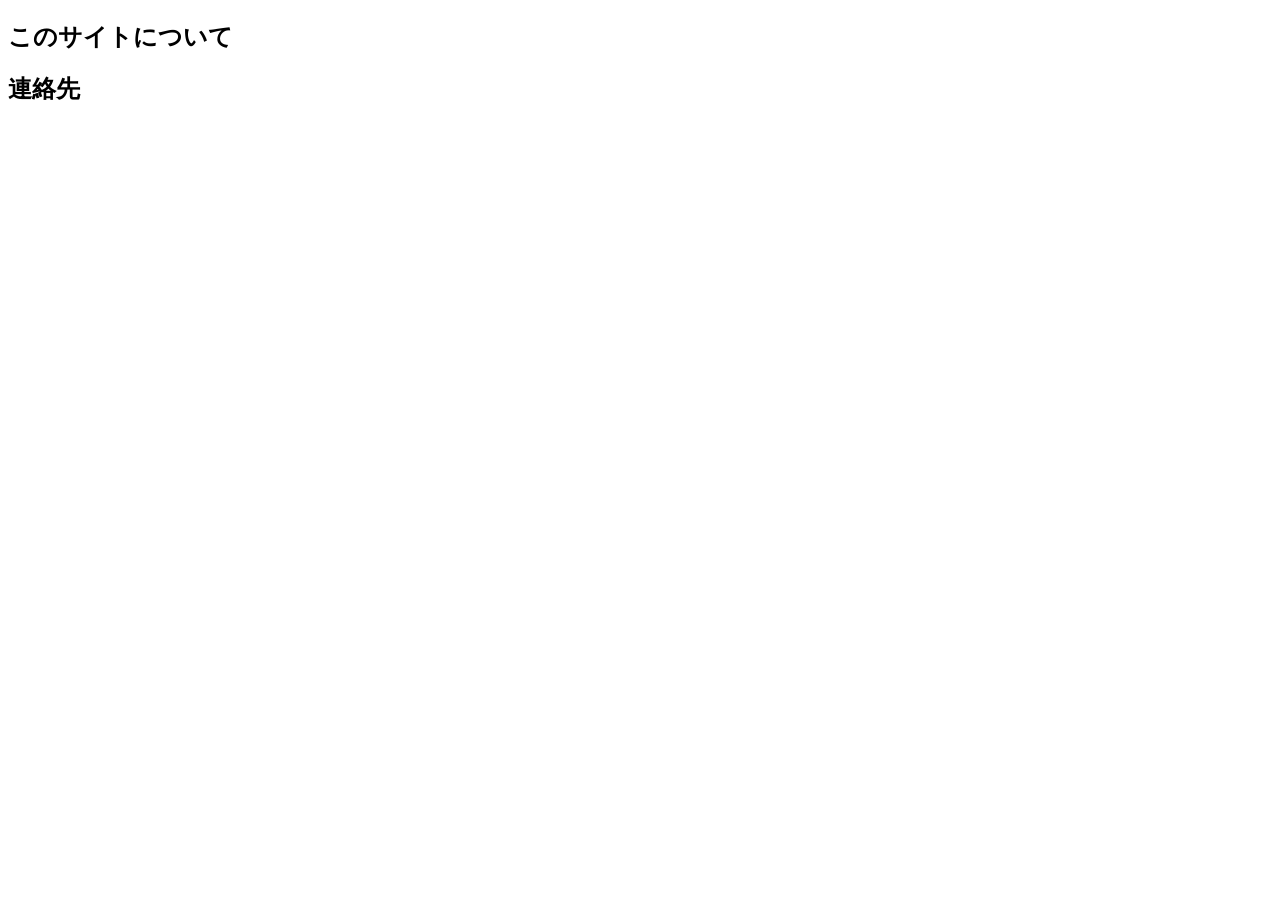
==== about.html @ c28a2cb2 "Create about.html" ====
<!doctype html>
<html lang="ja">
<head>
<meta charset="utf-8">
<meta name="viewport" content="width=device-width, initial-scale=1">
<title>プロフィール — コガアキラ</title>
<link rel="preconnect" href="https://fonts.googleapis.com">
<link rel="preconnect" href="https://fonts.gstatic.com" crossorigin>
<link rel="stylesheet" href="https://fonts.googleapis.com/css2?family=M+PLUS+2:wght@300;400;500&display=swap">
<link rel="stylesheet" href="style.css">
</head>
<body>

<div class="layout">
  <aside id="site-header"></aside>
  <main class="main">

  <div class="page-head">
    <div>
      <h1 id="about-name"></h1>
      <p class="sub" id="about-role"></p>
    </div>
  </div>

  <div class="about">
    <div id="about-body"></div>

    <h2>このサイトについて</h2>
    <p id="about-site"></p>

    <h2>連絡先</h2>
    <dl id="about-links"></dl>
  </div>

    <div id="site-footer"></div>
  </main>
</div>

<script src="data.js"></script>
<script src="app.js"></script>
<script>
  renderSite("about");
  renderAbout();
</script>
</body>
</html>
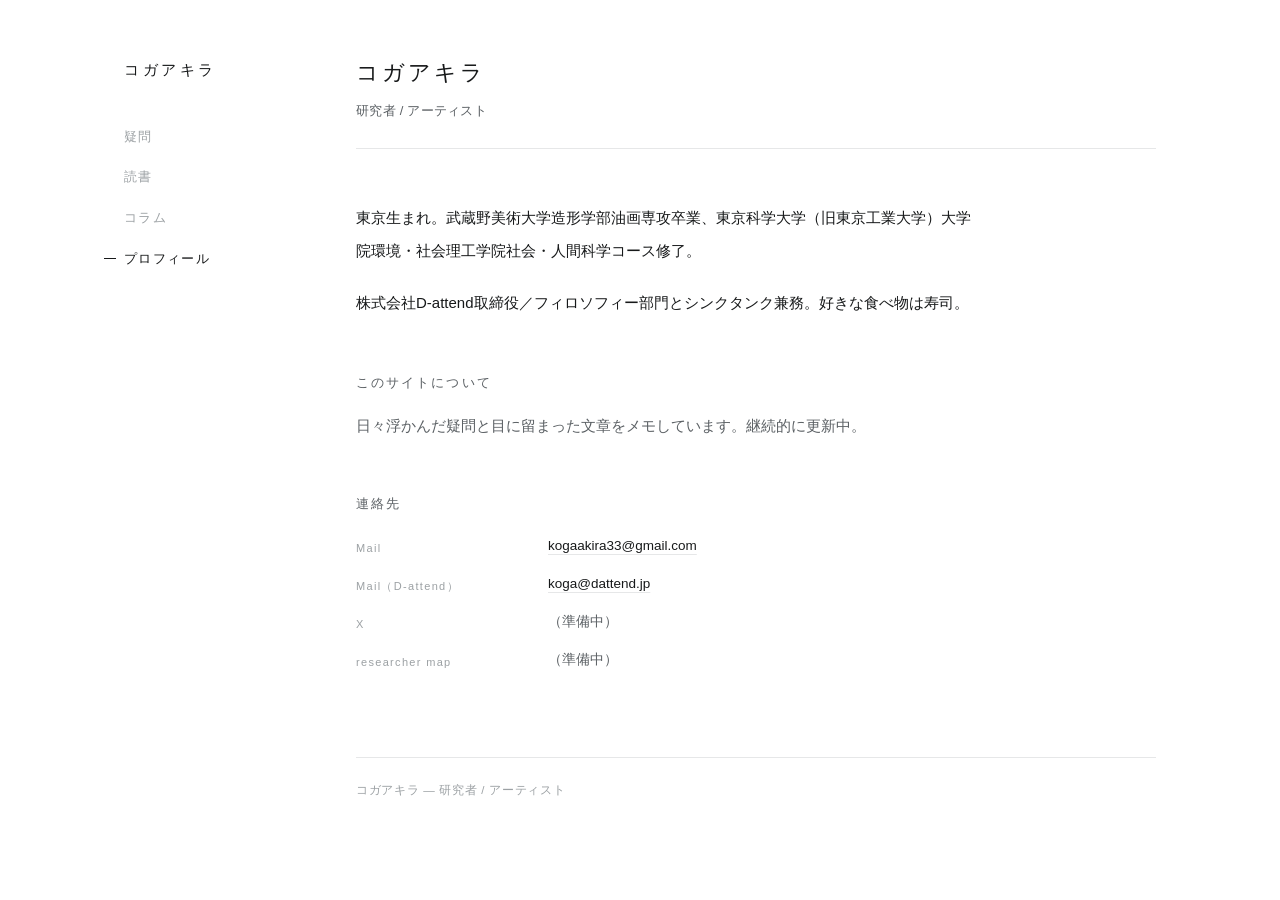
==== commit 6df20793: "Update about.html" ====
--- a/about.html
+++ b/about.html
@@ -3,7 +3,11 @@
 <head>
 <meta charset="utf-8">
 <meta name="viewport" content="width=device-width, initial-scale=1">
-<title>プロフィール — コガアキラ</title>
+<title>プロフィール — 古賀玲</title>
+<meta name="description" content="古賀玲のプロフィールと連絡先。">
+<meta property="og:title" content="プロフィール — 古賀玲">
+<meta property="og:description" content="古賀玲のプロフィールと連絡先。">
+<meta property="og:type" content="website">
 <link rel="preconnect" href="https://fonts.googleapis.com">
 <link rel="preconnect" href="https://fonts.gstatic.com" crossorigin>
 <link rel="stylesheet" href="https://fonts.googleapis.com/css2?family=M+PLUS+2:wght@300;400;500&display=swap">
--- a/style.css
+++ b/style.css
@@ -0,0 +1,442 @@
+/* ============================================================
+   見た目の設定。色と書体はここだけを直せば全ページに反映されます。
+   ============================================================ */
+
+:root {
+  /* 色 —— 白基調 */
+  --paper:    #ffffff;   /* 地 */
+  --surface:  #ffffff;   /* カードの地 */
+  --ink:      #17191a;   /* 本文 */
+  --ink-2:    #5b6064;   /* 副次的な文字 */
+  --ink-3:    #9ca1a4;   /* 日付・ラベル */
+  --rule:     #e6e7e8;   /* 罫線 */
+  --rule-2:   #f0f1f1;   /* 淡い罫線 */
+  --accent:   #17191a;   /* 強調（黒） */
+  --accent-bg:#f3f4f4;
+  --on-accent:#ffffff;
+
+  /* 書体 —— 線の太さが一定のゴシック一種類で通す */
+  --sans: "M PLUS 2", "Hiragino Sans", "Hiragino Kaku Gothic ProN", "Yu Gothic", sans-serif;
+  --tate: "Hiragino Sans", "Hiragino Kaku Gothic ProN", "Yu Gothic", "Noto Sans CJK JP", sans-serif;
+}
+
+/* 端末がダークモードでも、つねに白で表示します */
+:root { color-scheme: only light; }
+
+* { box-sizing: border-box; }
+
+body {
+  margin: 0;
+  background: var(--paper); color: var(--ink);
+  font-family: var(--sans); font-weight: 400;
+  font-size: 15px; line-height: 1.9;
+  -webkit-font-smoothing: antialiased;
+}
+
+/* ---------- 全体のレイアウト（左に縦並びのメニュー） ---------- */
+
+.layout {
+  max-width: 1080px; margin: 0 auto; padding-inline: 24px;
+  display: grid; grid-template-columns: 168px 1fr; gap: 64px; align-items: start;
+}
+.main { min-width: 0; padding-block: 0 96px; }
+
+a { color: var(--ink); text-decoration: underline; text-decoration-color: var(--rule); text-underline-offset: 4px; }
+a:hover { text-decoration-color: var(--ink-3); }
+:focus-visible { outline: 1px solid var(--ink); outline-offset: 3px; }
+
+.label {
+  font-size: 11px; font-weight: 500; letter-spacing: .16em;
+  color: var(--ink-3); font-variant-numeric: tabular-nums;
+}
+
+/* ---------- 左のメニュー ---------- */
+
+.side { position: sticky; top: 0; padding-block: 56px 40px; }
+.brand {
+  display: block; font-size: 15px; font-weight: 500; letter-spacing: .24em;
+  color: var(--ink); text-decoration: none; margin-bottom: 40px;
+}
+.brand:hover { color: var(--ink-2); }
+.side nav { display: flex; flex-direction: column; gap: 16px; align-items: flex-start; }
+.side nav a {
+  position: relative; font-size: 13px; letter-spacing: .1em;
+  color: var(--ink-3); text-decoration: none;
+}
+.side nav a:hover { color: var(--ink); }
+.side nav a[aria-current="page"] { color: var(--ink); }
+.side nav a[aria-current="page"]::before {
+  content: ""; position: absolute; left: -20px; top: .85em;
+  width: 12px; height: 1px; background: var(--ink);
+}
+
+@media (max-width: 820px) {
+  .layout { grid-template-columns: 1fr; gap: 0; }
+  .side {
+    position: static; padding-block: 32px 16px; border-bottom: 1px solid var(--rule);
+    display: flex; flex-wrap: wrap; align-items: baseline; gap: 10px 28px; justify-content: space-between;
+  }
+  .brand { margin-bottom: 0; }
+  .side nav { flex-direction: row; gap: 22px; }
+  .side nav a[aria-current="page"]::before { left: 0; top: auto; bottom: -4px; width: 100%; }
+}
+
+/* ---------- ページ見出し ---------- */
+
+.page-head {
+  padding-block: 56px 24px; border-bottom: 1px solid var(--rule);
+  display: flex; flex-wrap: wrap; gap: 16px 40px;
+  align-items: flex-end; justify-content: space-between;
+}
+.page-head h1 {
+  font-size: 22px; font-weight: 500; letter-spacing: .14em;
+  margin: 0; line-height: 1.5;
+}
+.page-head .sub { margin: 10px 0 0; color: var(--ink-2); font-size: 13px; letter-spacing: .02em; }
+.counts { display: flex; gap: 28px; }
+.counts div { text-align: right; }
+.counts b {
+  display: block; font-size: 20px; font-weight: 400;
+  font-variant-numeric: tabular-nums; color: var(--ink); line-height: 1.3;
+  letter-spacing: .04em;
+}
+
+.dummy-note {
+  margin-top: 22px; display: inline-block;
+  font-size: 11px; letter-spacing: .1em; color: var(--ink-2);
+  border: 1px solid var(--rule); padding: 5px 12px;
+}
+
+/* ---------- ホーム ---------- */
+
+.hero { padding-block: 76px 8px; max-width: 620px; }
+.hero .name {
+  font-size: 28px; font-weight: 500; letter-spacing: .18em;
+  margin: 0; line-height: 1.5;
+}
+.hero .role {
+  font-size: 12px; letter-spacing: .2em; color: var(--ink-3); margin: 14px 0 0;
+}
+.hero p.lead {
+  font-size: 15px; line-height: 2.2; color: var(--ink-2); margin: 30px 0 0;
+}
+
+.home-sec { padding-top: 62px; }
+.home-sec.first { padding-top: 56px; }
+.home-sec.first .head { border-top: 0; padding-top: 0; }
+.home-sec .head {
+  display: flex; align-items: baseline; justify-content: space-between;
+  gap: 16px; border-top: 1px solid var(--rule); padding-top: 14px; margin-bottom: 22px;
+}
+.home-sec .head h2 {
+  font-size: 13px; font-weight: 500; letter-spacing: .16em; margin: 0; color: var(--ink-2);
+}
+.home-sec .head a { font-size: 12px; letter-spacing: .04em; text-decoration: none; color: var(--ink-3); }
+.home-sec .head a:hover { color: var(--ink); }
+
+/* ---------- 今日の問い ---------- */
+
+.today {
+  border: 1px solid var(--rule); background: var(--surface);
+  padding: 36px 36px 32px; display: flex; flex-direction: column; gap: 18px;
+}
+.today .top { display: flex; align-items: center; justify-content: space-between; gap: 16px; }
+.today .top .reroll:only-child { margin-left: auto; }
+.today .q {
+  font-size: 21px; font-weight: 500; line-height: 1.95; letter-spacing: .04em;
+  margin: 0; text-wrap: balance; cursor: pointer;
+  background: none; border: 0; padding: 0; text-align: left; color: inherit;
+  font-family: inherit;
+}
+.today .q:hover { color: var(--ink-2); }
+.today .foot { font-size: 11px; letter-spacing: .12em; color: var(--ink-3); font-variant-numeric: tabular-nums; }
+.reroll {
+  font-family: inherit; font-size: 11px; letter-spacing: .1em;
+  color: var(--ink-3); background: none; border: 1px solid var(--rule);
+  padding: 6px 14px; cursor: pointer; white-space: nowrap;
+}
+.reroll:hover { color: var(--ink); border-color: var(--ink-3); }
+
+.today.wod .q { font-size: 18px; line-height: 2.15; font-weight: 400; }
+
+/* ---------- ニュース ---------- */
+
+.news { list-style: none; margin: 0; padding: 0; border-top: 1px solid var(--rule); }
+.news li {
+  display: grid; grid-template-columns: 108px 1fr; gap: 4px 16px;
+  padding: 16px 2px; border-bottom: 1px solid var(--rule);
+}
+.news .d {
+  font-size: 11px; letter-spacing: .12em; color: var(--ink-3);
+  font-variant-numeric: tabular-nums; padding-top: 5px;
+}
+.news .t { font-size: 14px; color: var(--ink-2); letter-spacing: .03em; }
+.news .t a { color: var(--ink); }
+
+@media (max-width: 560px) {
+  .news li { grid-template-columns: 1fr; gap: 2px; }
+  .news .d { padding-top: 0; }
+}
+
+/* ---------- コラム ---------- */
+
+.cols { list-style: none; margin: 0; padding: 38px 0 0; }
+.cols li {
+  display: grid; grid-template-columns: 108px 1fr; gap: 6px 16px;
+  padding: 24px 2px; border-bottom: 1px solid var(--rule);
+}
+.cols li:first-child { border-top: 1px solid var(--rule); }
+.cols .d {
+  font-size: 11px; letter-spacing: .12em; color: var(--ink-3);
+  font-variant-numeric: tabular-nums; padding-top: 7px;
+}
+.cols .t a {
+  font-size: 16px; font-weight: 500; letter-spacing: .04em; line-height: 1.8;
+  color: var(--ink); text-decoration: none;
+}
+.cols .t a:hover { color: var(--ink-2); }
+.cols .lead {
+  display: block; margin-top: 6px; font-size: 12.5px;
+  color: var(--ink-3); letter-spacing: .03em;
+}
+
+.article { max-width: 620px; padding-top: 48px; }
+.article .a-date {
+  font-size: 11px; letter-spacing: .12em; color: var(--ink-3);
+  font-variant-numeric: tabular-nums; margin: 0 0 14px;
+}
+.article .a-title {
+  font-size: 22px; font-weight: 500; letter-spacing: .08em;
+  line-height: 1.75; margin: 0 0 36px; text-wrap: balance;
+}
+.article p { margin: 0 0 1.9em; line-height: 2.2; letter-spacing: .04em; color: var(--ink); }
+.article .a-back { margin-top: 56px; font-size: 12.5px; }
+.article .a-back a { color: var(--ink-3); text-decoration: none; }
+.article .a-back a:hover { color: var(--ink); }
+
+@media (max-width: 560px) {
+  .cols li { grid-template-columns: 1fr; gap: 4px; }
+  .cols .d { padding-top: 0; }
+  .article .a-title { font-size: 19px; }
+}
+
+/* ---------- 絞り込み / タブ ---------- */
+
+.chips { display: flex; flex-wrap: wrap; gap: 8px; padding-block: 30px 0; }
+.chip {
+  font-family: inherit; font-size: 12.5px; letter-spacing: .04em; color: var(--ink-2);
+  background: none; border: 1px solid var(--rule); padding: 6px 16px; cursor: pointer;
+  transition: background .15s ease, color .15s ease, border-color .15s ease;
+}
+.chip:hover { border-color: var(--ink-3); color: var(--ink); }
+.chip[aria-pressed="true"] {
+  background: var(--accent); border-color: var(--accent); color: var(--on-accent);
+}
+.view-note { color: var(--ink-3); font-size: 12.5px; margin: 16px 0 0; }
+
+/* ---------- 本の棚 ---------- */
+
+.year-group { padding-top: 38px; }
+.year-head { display: flex; align-items: center; gap: 16px; margin-bottom: 20px; }
+.year-head span {
+  font-size: 12px; font-weight: 500; letter-spacing: .14em;
+  color: var(--ink-3); font-variant-numeric: tabular-nums;
+}
+.year-head i { flex: 1; height: 1px; background: var(--rule); }
+
+.words { display: flex; flex-direction: column; gap: 14px; }
+
+.word {
+  display: block; width: 100%; text-align: left; font: inherit; color: inherit;
+  background: var(--surface); border: 1px solid var(--rule);
+  padding: 30px 32px 26px; cursor: pointer;
+  transition: border-color .16s ease;
+}
+.word:hover { border-color: var(--ink-3); }
+.word .quote {
+  margin: 0; font-size: 16.5px; font-weight: 400;
+  line-height: 2.05; letter-spacing: .045em;
+  display: -webkit-box; -webkit-box-orient: vertical; -webkit-line-clamp: 3; overflow: hidden;
+}
+.word .src {
+  margin: 16px 0 0; font-size: 11px; letter-spacing: .1em; color: var(--ink-3);
+  font-variant-numeric: tabular-nums;
+  display: flex; flex-wrap: wrap; align-items: center; gap: 0 10px;
+}
+.word .src .title { color: var(--ink-2); letter-spacing: .06em; }
+.word .src .sep { width: 2px; height: 2px; border-radius: 50%; background: var(--rule); flex: none; }
+
+/* おすすめの書籍 */
+.rec-list { padding-top: 38px; }
+.word.rec { padding: 26px 32px 24px; }
+.word.rec .rec-title {
+  margin: 0; font-size: 16px; font-weight: 500;
+  letter-spacing: .06em; line-height: 1.8;
+}
+.word.rec .src { margin-top: 10px; }
+.word.rec .rec-note {
+  margin: 14px 0 0; font-size: 13.5px; line-height: 2; color: var(--ink-2); letter-spacing: .03em;
+}
+.empty { padding-top: 44px; color: var(--ink-3); font-size: 13.5px; }
+
+/* ---------- 問いの壁 ---------- */
+
+.wall { columns: 3; column-gap: 20px; padding-top: 30px; }
+.wall.two { columns: 2; }
+@media (max-width: 860px) { .wall, .wall.two { columns: 2; } }
+@media (max-width: 560px) { .wall, .wall.two { columns: 1; } }
+
+.qcard {
+  break-inside: avoid; width: 100%; margin-bottom: 20px;
+  display: block; text-align: left; font: inherit; color: inherit;
+  background: var(--surface); border: 1px solid var(--rule);
+  padding: 24px 24px 22px; cursor: pointer;
+  transition: border-color .16s ease;
+}
+.qcard:hover { border-color: var(--ink-3); }
+.qcard .meta {
+  font-size: 10.5px; letter-spacing: .1em; color: var(--ink-3);
+  font-variant-numeric: tabular-nums;
+  display: flex; gap: 8px; align-items: center; margin-bottom: 14px;
+}
+.qcard .meta em { font-style: normal; letter-spacing: .04em; }
+.qcard .meta i { width: 2px; height: 2px; border-radius: 50%; background: var(--rule); flex: none; }
+.qcard .q {
+  font-size: 16px; font-weight: 500; line-height: 1.95; letter-spacing: .04em; margin: 0;
+}
+.rel {
+  margin-top: 16px; padding-top: 14px; border-top: 1px solid var(--rule-2);
+  display: flex; flex-direction: column; gap: 6px;
+}
+.rel span { font-size: 11.5px; color: var(--ink-3); display: flex; gap: 8px; align-items: baseline; }
+.rel b {
+  font-size: 9.5px; font-weight: 500; letter-spacing: .12em; color: var(--ink-3);
+  flex: none; border: 1px solid var(--rule); padding: 1px 6px;
+}
+.rel .t { color: var(--ink-2); }
+
+/* ---------- 系譜 ---------- */
+
+.tree { padding-top: 30px; display: flex; flex-direction: column; gap: 48px; }
+.root-q {
+  font-size: 19px; font-weight: 500; line-height: 1.85; letter-spacing: .04em;
+  margin: 0 0 6px; cursor: pointer; text-wrap: balance;
+  background: none; border: 0; padding: 0; text-align: left; color: inherit; font-family: inherit;
+}
+.root-q:hover { color: var(--ink-2); }
+.root-meta {
+  font-size: 10.5px; letter-spacing: .12em; color: var(--ink-3);
+  margin-bottom: 18px; font-variant-numeric: tabular-nums;
+}
+ul.branch { list-style: none; margin: 0; padding: 0 0 0 4px; }
+ul.branch ul.branch { padding-left: 28px; }
+ul.branch li { position: relative; padding-left: 28px; padding-block: 8px; }
+ul.branch li::before {
+  content: ""; position: absolute; left: 0; top: 0; bottom: 0; width: 1px; background: var(--rule);
+}
+ul.branch li:last-child::before { bottom: auto; height: 24px; }
+ul.branch li::after {
+  content: ""; position: absolute; left: 0; top: 24px; width: 18px; height: 1px; background: var(--rule);
+}
+.node {
+  font: inherit; color: inherit; text-align: left; background: none; border: 0; padding: 0;
+  cursor: pointer; font-size: 14.5px; line-height: 1.9; letter-spacing: .04em;
+}
+.node:hover { color: var(--ink-2); }
+.node .d {
+  font-size: 10px; letter-spacing: .12em; color: var(--ink-3);
+  margin-left: 12px; white-space: nowrap; font-variant-numeric: tabular-nums;
+}
+.loose { margin-top: 8px; }
+.loose .label { display: block; margin-bottom: 16px; }
+.loose ul { list-style: none; margin: 0; padding: 0; display: flex; flex-direction: column; gap: 12px; }
+
+/* ---------- プロフィール ---------- */
+
+.about { max-width: 620px; padding-top: 52px; }
+.about h2 {
+  font-size: 13px; font-weight: 500; letter-spacing: .16em;
+  margin: 52px 0 16px; color: var(--ink-2);
+}
+.about p { margin: 0 0 1.3em; color: var(--ink-2); }
+.about .lead { font-size: 15px; line-height: 2.2; color: var(--ink); }
+/* 紹介文は全段落を同じ濃さで */
+.about #about-body p { font-size: 15px; line-height: 2.2; color: var(--ink); }
+.about dl { margin: 0; display: grid; grid-template-columns: 172px 1fr; gap: 12px 20px; font-size: 13.5px; }
+.about dt { font-size: 11px; letter-spacing: .12em; color: var(--ink-3); padding-top: 5px; }
+.about dd { margin: 0; color: var(--ink-2); }
+
+/* ---------- ダイアログ ---------- */
+
+dialog {
+  border: 1px solid var(--rule); padding: 0; max-width: 620px; width: calc(100% - 32px);
+  background: var(--surface); color: var(--ink);
+}
+dialog::backdrop { background: rgba(23,25,26,.32); }
+.d-inner { padding: 40px 40px 44px; }
+.d-close {
+  position: absolute; top: 16px; right: 16px; width: 30px; height: 30px;
+  border: 1px solid var(--rule); background: var(--surface);
+  color: var(--ink-3); font-size: 15px; line-height: 1; cursor: pointer; font-family: inherit;
+}
+.d-close:hover { color: var(--ink); border-color: var(--ink-3); }
+
+.d-title { font-size: 19px; font-weight: 500; line-height: 1.75; letter-spacing: .06em; margin: 0; text-wrap: balance; }
+.d-author { color: var(--ink-2); font-size: 12.5px; margin: 8px 0 0; }
+.d-meta {
+  margin-top: 14px; display: flex; flex-wrap: wrap; gap: 6px 12px; align-items: center;
+  font-size: 11px; letter-spacing: .1em; color: var(--ink-3); font-variant-numeric: tabular-nums;
+}
+.d-q { font-size: 20px; font-weight: 500; line-height: 1.9; letter-spacing: .04em; margin: 0; text-wrap: balance; }
+.tag {
+  font-size: 11px; letter-spacing: .06em; color: var(--ink-2);
+  border: 1px solid var(--rule); padding: 2px 10px;
+}
+.d-sec { margin-top: 32px; }
+.d-sec > .label { display: block; margin-bottom: 14px; }
+.quotes { display: flex; flex-direction: column; gap: 20px; margin: 0; }
+blockquote {
+  margin: 0; padding-left: 20px; border-left: 1px solid var(--ink-3);
+  font-size: 15px; line-height: 2.15; letter-spacing: .03em;
+}
+.d-note { color: var(--ink-2); font-size: 13.5px; margin: 0; }
+.d-cite { color: var(--ink-2); font-size: 12.5px; line-height: 1.9; margin: 0; letter-spacing: .03em; }
+blockquote cite {
+  display: block; margin-top: 10px; font-style: normal;
+  font-size: 11px; letter-spacing: .1em; color: var(--ink-3);
+}
+.d-list { list-style: none; margin: 0; padding: 0; display: flex; flex-direction: column; gap: 10px; }
+.d-list button, .d-list a {
+  font: inherit; font-size: 14.5px; line-height: 1.85; letter-spacing: .03em;
+  color: var(--ink); background: none; border: 0; padding: 0; text-align: left; cursor: pointer;
+  text-decoration: underline; text-decoration-color: var(--rule); text-underline-offset: 4px;
+}
+.d-list button:hover, .d-list a:hover { text-decoration-color: var(--ink-3); }
+.link-chip {
+  display: inline-flex; align-items: center; gap: 8px; font-size: 12.5px; letter-spacing: .04em;
+  color: var(--ink); border: 1px solid var(--rule); padding: 7px 16px;
+  cursor: pointer; font-family: inherit; text-decoration: none; background: none;
+}
+.link-chip:hover { border-color: var(--ink-3); }
+
+/* ---------- フッター ---------- */
+
+.site-footer {
+  margin-top: 84px; border-top: 1px solid var(--rule); padding-top: 22px;
+  color: var(--ink-3); font-size: 11.5px; letter-spacing: .06em;
+  display: flex; flex-wrap: wrap; gap: 8px 24px; justify-content: space-between;
+}
+
+@media (max-width: 560px) {
+  .hero { padding-top: 52px; }
+  .hero .name { font-size: 22px; }
+  .page-head h1 { font-size: 19px; }
+  .today { padding: 28px 24px 26px; }
+  .today .q { font-size: 18px; }
+  .word { padding: 24px 22px 22px; }
+  .word .quote { font-size: 15.5px; }
+  .d-inner { padding: 30px 24px 34px; }
+  .about dl { grid-template-columns: 1fr; gap: 2px; }
+  .about dt { padding-top: 14px; }
+}
+@media (prefers-reduced-motion: reduce) { * { transition: none !important; } }
